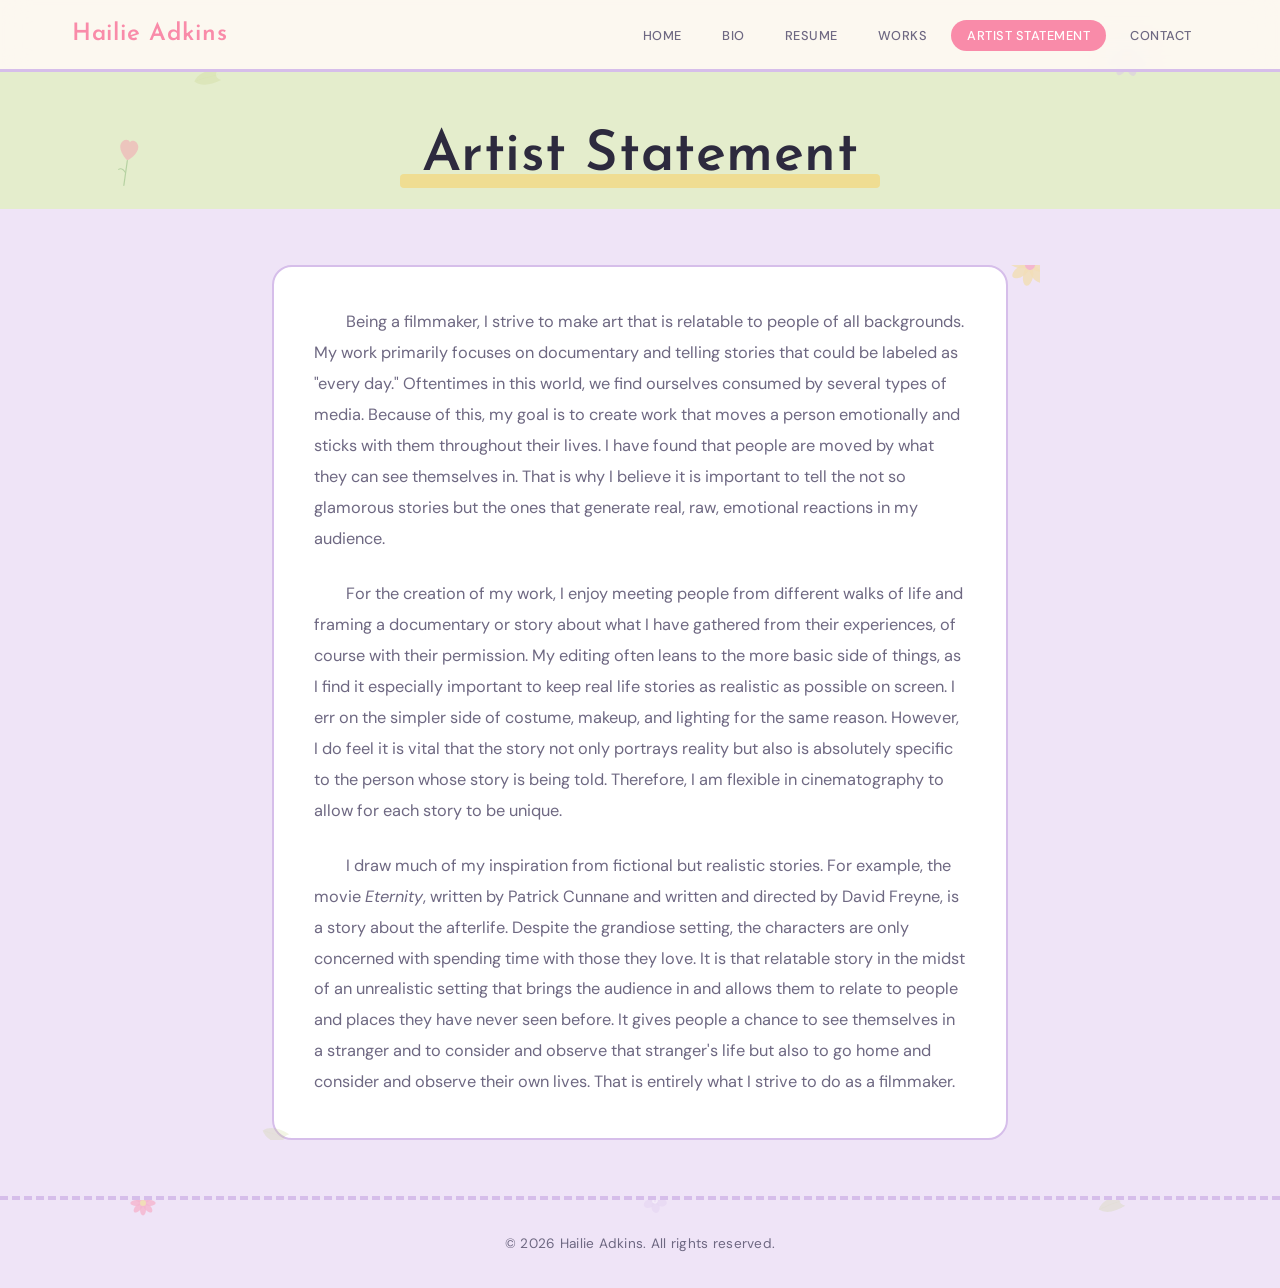
==== artist-statement.html @ 9c1417a9 "Initial commit: Hailie Adkins portfolio site Made-with: Cursor" ====
<!DOCTYPE html>
<html lang="en">
<head>
    <meta charset="UTF-8">
    <meta name="viewport" content="width=device-width, initial-scale=1.0">
    <title>Artist Statement — Hailie Adkins</title>
    <link rel="preconnect" href="https://fonts.googleapis.com">
    <link rel="preconnect" href="https://fonts.gstatic.com" crossorigin>
    <link href="https://fonts.googleapis.com/css2?family=DM+Sans:wght@300;400;500;600&family=Josefin+Sans:wght@300;400;500;600;700&family=Lora:ital,wght@0,400;0,500;0,600;1,400&display=swap" rel="stylesheet">
    <link rel="icon" type="image/png" href="images/favicon.png">
    <link rel="stylesheet" href="css/style.css">
</head>
<body>
    <nav class="nav" id="main-nav">
        <div class="nav__inner">
            <a href="index.html" class="nav__logo">Hailie Adkins</a>
            <button class="nav__toggle" id="nav-toggle" aria-label="Toggle navigation">
                <span></span><span></span><span></span>
            </button>
            <ul class="nav__links" id="nav-links">
                <li><a href="index.html">Home</a></li>
                <li><a href="bio.html">Bio</a></li>
                <li><a href="resume.html">Resume</a></li>
                <li><a href="works.html">Works</a></li>
                <li><a href="artist-statement.html" class="active">Artist Statement</a></li>
                <li><a href="contact.html">Contact</a></li>
            </ul>
        </div>
    </nav>

    <main class="main">
        <section class="page-header section--matcha">
            <div class="container">
                <h1>Artist Statement</h1>
            </div>
        </section>

        <section class="section section--lavender">
            <div class="container statement-container">
                <div class="statement-body">
                    <p>Being a filmmaker, I strive to make art that is relatable to people of all backgrounds. My work primarily focuses on documentary and telling stories that could be labeled as "every day." Oftentimes in this world, we find ourselves consumed by several types of media. Because of this, my goal is to create work that moves a person emotionally and sticks with them throughout their lives. I have found that people are moved by what they can see themselves in. That is why I believe it is important to tell the not so glamorous stories but the ones that generate real, raw, emotional reactions in my audience.</p>
                    <p>For the creation of my work, I enjoy meeting people from different walks of life and framing a documentary or story about what I have gathered from their experiences, of course with their permission. My editing often leans to the more basic side of things, as I find it especially important to keep real life stories as realistic as possible on screen. I err on the simpler side of costume, makeup, and lighting for the same reason. However, I do feel it is vital that the story not only portrays reality but also is absolutely specific to the person whose story is being told. Therefore, I am flexible in cinematography to allow for each story to be unique.</p>
                    <p>I draw much of my inspiration from fictional but realistic stories. For example, the movie <em>Eternity</em>, written by Patrick Cunnane and written and directed by David Freyne, is a story about the afterlife. Despite the grandiose setting, the characters are only concerned with spending time with those they love. It is that relatable story in the midst of an unrealistic setting that brings the audience in and allows them to relate to people and places they have never seen before. It gives people a chance to see themselves in a stranger and to consider and observe that stranger's life but also to go home and consider and observe their own lives. That is entirely what I strive to do as a filmmaker.</p>
                </div>
            </div>
        </section>
    </main>

    <footer class="footer">
        <div class="footer__inner">
            <p>&copy; 2026 Hailie Adkins. All rights reserved.</p>
        </div>
    </footer>

    <script src="js/main.js"></script>
    <script src="js/florals.js"></script>
</body>
</html>
---- css/style.css ----
/* ============================================
   RESET & BASE
   ============================================ */
*,
*::before,
*::after {
    margin: 0;
    padding: 0;
    box-sizing: border-box;
}

:root {
    --sky: #7FB9E6;
    --lavender: #D6BEEA;
    --butter: #F4D77A;
    --matcha: #B7C96A;
    --pink: #F98BA9;
    --tangerine: #FF8F45;

    --sky-light: #d4ebf8;
    --lavender-light: #efe4f7;
    --butter-light: #fdf5d6;
    --matcha-light: #e4edcc;
    --pink-light: #fde0e9;

    --color-bg: #fef9f4;
    --color-surface: #ffffff;
    --color-text: #2d2a3e;
    --color-text-muted: #6e6882;
    --color-border: #e8d5f5;

    --font-sans: 'DM Sans', -apple-system, BlinkMacSystemFont, sans-serif;
    --font-serif: 'Lora', Georgia, serif;
    --font-display: 'Josefin Sans', sans-serif;

    --nav-height: 72px;
    --container-max: 1200px;
    --container-narrow: 800px;
    --radius: 20px;
    --radius-sm: 12px;
    --radius-pill: 50px;

    --transition: 0.3s cubic-bezier(0.4, 0, 0.2, 1);
}

html {
    font-size: 16px;
    scroll-behavior: smooth;
}

body {
    font-family: var(--font-sans);
    color: var(--color-text);
    background-color: var(--color-bg);
    line-height: 1.7;
    -webkit-font-smoothing: antialiased;
}

img {
    max-width: 100%;
    display: block;
}

a {
    color: var(--color-text);
    text-decoration: none;
    transition: color var(--transition);
}

h1, h2, h3, h4 {
    font-family: var(--font-serif);
    font-weight: 400;
    line-height: 1.3;
}

/* ============================================
   UTILITIES
   ============================================ */
.container {
    width: 100%;
    max-width: var(--container-max);
    margin: 0 auto;
    padding: 0 2rem;
}

.section {
    padding: 3.5rem 0;
}

.btn {
    display: inline-block;
    padding: 0.9rem 2.4rem;
    font-family: var(--font-sans);
    font-size: 0.85rem;
    font-weight: 600;
    letter-spacing: 0.04em;
    text-transform: uppercase;
    border: none;
    cursor: pointer;
    border-radius: var(--radius-pill);
    transition: all var(--transition);
}

.btn--primary {
    background: var(--pink);
    color: #fff;
    box-shadow: 0 4px 15px rgba(249, 139, 169, 0.35);
}

.btn--primary:hover {
    background: #e87a98;
    color: #fff;
    transform: translateY(-2px);
    box-shadow: 0 6px 20px rgba(249, 139, 169, 0.45);
}

.link-arrow {
    font-family: var(--font-display);
    font-size: 1.05rem;
    font-weight: 600;
    color: var(--pink);
    border-bottom: 2px dashed var(--pink);
    padding-bottom: 2px;
}

.link-arrow:hover {
    color: #e87a98;
    border-bottom-color: #e87a98;
}

/* ============================================
   DECORATIVE BLOBS (CSS only)
   ============================================ */
.blob {
    position: absolute;
    border-radius: 50% 40% 60% 45% / 55% 50% 45% 50%;
    opacity: 0.35;
    pointer-events: none;
    z-index: 0;
}

.blob--pink { background: var(--pink); }
.blob--sky { background: var(--sky); }
.blob--butter { background: var(--butter); }
.blob--lavender { background: var(--lavender); }
.blob--matcha { background: var(--matcha); }

/* ============================================
   DECORATIVE FLORALS
   ============================================ */
.floral {
    position: absolute;
    pointer-events: none;
    z-index: 0;
}

.floral svg {
    display: block;
}

/* Sizes */
.floral--sm { width: 30px; height: 30px; }
.floral--md { width: 50px; height: 50px; }
.floral--lg { width: 75px; height: 75px; }
.floral--xl { width: 100px; height: 100px; }

.floral--sm svg,
.floral--md svg,
.floral--lg svg,
.floral--xl svg {
    width: 100%;
    height: 100%;
}

/* Gentle float animation */
.floral--float {
    animation: floralFloat 6s ease-in-out infinite;
}

.floral--float-delay {
    animation: floralFloat 7s ease-in-out infinite 2s;
}

.floral--float-slow {
    animation: floralFloat 9s ease-in-out infinite 1s;
}

@keyframes floralFloat {
    0%, 100% { transform: translate(0, 0) rotate(0deg); }
    25% { transform: translate(4px, -8px) rotate(5deg); }
    50% { transform: translate(-3px, -4px) rotate(-3deg); }
    75% { transform: translate(5px, -6px) rotate(4deg); }
}

/* Spin variant for daisies */
.floral--spin {
    animation: floralSpin 20s linear infinite;
}

@keyframes floralSpin {
    from { transform: rotate(0deg); }
    to { transform: rotate(360deg); }
}

/* Opacity variants */
.floral--faint { opacity: 0.3; }
.floral--soft { opacity: 0.5; }
.floral--vivid { opacity: 0.75; }

/* ============================================
   NAVIGATION
   ============================================ */
.nav {
    position: fixed;
    top: 0;
    left: 0;
    right: 0;
    height: var(--nav-height);
    background: rgba(254, 249, 244, 0.9);
    backdrop-filter: blur(14px);
    -webkit-backdrop-filter: blur(14px);
    border-bottom: 3px solid var(--lavender);
    z-index: 1000;
}

.nav__inner {
    max-width: var(--container-max);
    margin: 0 auto;
    padding: 0 2rem;
    height: 100%;
    display: flex;
    align-items: center;
    justify-content: space-between;
}

.nav__logo {
    font-family: var(--font-display);
    font-size: 1.5rem;
    font-weight: 600;
    letter-spacing: 0.03em;
    color: var(--pink);
}

.nav__logo:hover {
    color: #e87a98;
}

.nav__links {
    list-style: none;
    display: flex;
    gap: 0.5rem;
}

.nav__links a {
    font-size: 0.8rem;
    font-weight: 500;
    letter-spacing: 0.04em;
    text-transform: uppercase;
    color: var(--color-text-muted);
    padding: 0.45rem 1rem;
    border-radius: var(--radius-pill);
    transition: all var(--transition);
}

.nav__links a:hover {
    background: var(--pink-light);
    color: var(--color-text);
}

.nav__links a.active {
    background: var(--pink);
    color: #fff;
}

.nav__toggle {
    display: none;
    background: none;
    border: none;
    cursor: pointer;
    width: 28px;
    height: 20px;
    position: relative;
    z-index: 1001;
}

.nav__toggle span {
    display: block;
    width: 100%;
    height: 2px;
    background: var(--color-text);
    border-radius: 2px;
    position: absolute;
    left: 0;
    transition: all var(--transition);
}

.nav__toggle span:nth-child(1) { top: 0; }
.nav__toggle span:nth-child(2) { top: 50%; transform: translateY(-50%); }
.nav__toggle span:nth-child(3) { bottom: 0; }

.nav__toggle.open span:nth-child(1) {
    top: 50%;
    transform: translateY(-50%) rotate(45deg);
}
.nav__toggle.open span:nth-child(2) { opacity: 0; }
.nav__toggle.open span:nth-child(3) {
    bottom: 50%;
    transform: translateY(50%) rotate(-45deg);
}

/* ============================================
   HERO
   ============================================ */
.hero {
    display: flex;
    align-items: center;
    justify-content: center;
    text-align: center;
    padding: calc(var(--nav-height) + 3rem) 2rem 3rem;
    position: relative;
    overflow: hidden;
    background: linear-gradient(160deg, var(--lavender-light) 0%, var(--pink-light) 30%, var(--butter-light) 60%, var(--sky-light) 100%);
}

.hero__blob-1 {
    width: 350px;
    height: 350px;
    top: 10%;
    left: -80px;
    animation: floatBlob 8s ease-in-out infinite;
}

.hero__blob-2 {
    width: 250px;
    height: 250px;
    bottom: 15%;
    right: -50px;
    animation: floatBlob 10s ease-in-out infinite reverse;
}

.hero__blob-3 {
    width: 180px;
    height: 180px;
    top: 60%;
    left: 20%;
    animation: floatBlob 12s ease-in-out infinite 2s;
}

@keyframes floatBlob {
    0%, 100% { transform: translate(0, 0) rotate(0deg); }
    33% { transform: translate(20px, -15px) rotate(5deg); }
    66% { transform: translate(-10px, 10px) rotate(-3deg); }
}

.hero__content {
    position: relative;
    z-index: 1;
}

.hero__title {
    font-family: var(--font-display);
    font-size: clamp(3rem, 8vw, 5.5rem);
    font-weight: 600;
    color: var(--color-text);
    margin-bottom: 0.4rem;
    line-height: 1.15;
    letter-spacing: -0.01em;
}

.hero__subtitle {
    font-family: var(--font-sans);
    font-size: 1rem;
    color: var(--color-text-muted);
    letter-spacing: 0.2em;
    text-transform: uppercase;
    font-weight: 400;
    margin-bottom: 2.5rem;
    background: var(--color-surface);
    display: inline-block;
    padding: 0.4rem 1.5rem;
    border-radius: var(--radius-pill);
    border: 2px solid var(--lavender);
}

/* ============================================
   COLORED SECTIONS
   ============================================ */
.section--pink {
    background: var(--pink-light);
}

.section--sky {
    background: var(--sky-light);
}

.section--lavender {
    background: var(--lavender-light);
}

.section--butter {
    background: var(--butter-light);
}

.section--matcha {
    background: var(--matcha-light);
}

/* ============================================
   HOME INTRO
   ============================================ */
.home-intro {
    position: relative;
    overflow: hidden;
}

.home-intro__grid {
    display: grid;
    grid-template-columns: 1fr 1fr;
    gap: 4rem;
    align-items: center;
}

.home-intro__text h2 {
    font-family: var(--font-display);
    font-size: 2rem;
    font-weight: 600;
    margin-bottom: 1rem;
    color: var(--color-text);
}

.home-intro__text p {
    color: var(--color-text-muted);
    margin-bottom: 1.5rem;
    max-width: 480px;
    font-size: 1rem;
    line-height: 1.8;
}

.home-featured-img {
    width: 100%;
    border-radius: var(--radius);
    object-fit: cover;
    max-height: 500px;
    border: 4px solid var(--butter);
    box-shadow: 8px 8px 0 var(--pink);
}

/* ============================================
   PAGE HEADER
   ============================================ */
.page-header {
    padding-top: calc(var(--nav-height) + 3rem);
    padding-bottom: 1rem;
    text-align: center;
    position: relative;
    overflow: hidden;
}

.page-header h1 {
    font-family: var(--font-display);
    font-size: clamp(2.4rem, 5vw, 3.5rem);
    font-weight: 600;
    letter-spacing: 0.01em;
    color: var(--color-text);
    position: relative;
    z-index: 1;
    display: inline-block;
}

.page-header h1::after {
    content: '';
    position: absolute;
    bottom: 5px;
    left: -5%;
    width: 110%;
    height: 14px;
    background: var(--butter);
    border-radius: 4px;
    z-index: -1;
    opacity: 0.7;
}

/* ============================================
   BIO
   ============================================ */
.bio-layout {
    display: grid;
    grid-template-columns: 1fr 1.4fr;
    gap: 4rem;
    align-items: stretch;
}

.bio-layout__image {
    display: flex;
}

.bio-portrait-img {
    width: 100%;
    height: 100%;
    border-radius: var(--radius);
    object-fit: cover;
    border: 4px solid var(--lavender);
    box-shadow: 8px 8px 0 var(--sky);
}

.bio-layout__text {
    background: var(--color-surface);
    padding: 2.5rem;
    border-radius: var(--radius);
    border: 2px solid var(--lavender);
}

.bio-layout__text p {
    margin-bottom: 1.2rem;
    color: var(--color-text-muted);
    line-height: 1.8;
}

.bio-lead {
    font-size: 1.15rem;
    color: var(--color-text) !important;
    line-height: 1.8;
}

/* ============================================
   RESUME
   ============================================ */
.resume-container {
    max-width: var(--container-narrow);
}

.resume-section {
    margin-bottom: 3rem;
    background: var(--color-surface);
    padding: 2rem 2.5rem;
    border-radius: var(--radius);
    border: 2px solid var(--color-border);
}

.resume-section:nth-child(1) { border-color: var(--sky); }
.resume-section:nth-child(2) { border-color: var(--pink); }
.resume-section:nth-child(3) { border-color: var(--butter); }
.resume-section:nth-child(4) { border-color: var(--matcha); }
.resume-section:nth-child(5) { border-color: var(--lavender); }

.resume-section h2 {
    font-family: var(--font-display);
    font-size: 1.6rem;
    font-weight: 600;
    margin-bottom: 1.5rem;
    padding-bottom: 0.75rem;
    border-bottom: 3px dashed var(--lavender);
}

.resume-item {
    margin-bottom: 1.8rem;
}

.resume-item:last-child {
    margin-bottom: 0;
}

.resume-item__header {
    display: flex;
    justify-content: space-between;
    align-items: baseline;
    flex-wrap: wrap;
    gap: 0.5rem;
}

.resume-item__header h3 {
    font-family: var(--font-sans);
    font-size: 1rem;
    font-weight: 600;
}

.resume-item__date {
    font-size: 0.82rem;
    color: #fff;
    background: var(--lavender);
    padding: 0.15rem 0.7rem;
    border-radius: var(--radius-pill);
}

.resume-item__org {
    font-size: 0.88rem;
    color: var(--color-text-muted);
    margin-bottom: 0.3rem;
}

.resume-item p:last-child {
    font-size: 0.9rem;
    color: var(--color-text-muted);
}

.resume-list {
    list-style: none;
    padding: 0;
    margin: 0.5rem 0 0;
}

.resume-list li {
    position: relative;
    padding-left: 1.2rem;
    font-size: 0.9rem;
    color: var(--color-text-muted);
    line-height: 1.7;
}

.resume-list li::before {
    content: "•";
    position: absolute;
    left: 0;
    color: var(--pink);
    font-weight: 600;
}

.skills-grid {
    display: flex;
    flex-wrap: wrap;
    gap: 0.6rem;
}

.skill-tag {
    padding: 0.45rem 1.1rem;
    font-size: 0.82rem;
    font-weight: 500;
    letter-spacing: 0.02em;
    border-radius: var(--radius-pill);
    color: var(--color-text);
}

.skill-tag:nth-child(5n+1) { background: var(--sky-light); border: 2px solid var(--sky); }
.skill-tag:nth-child(5n+2) { background: var(--pink-light); border: 2px solid var(--pink); }
.skill-tag:nth-child(5n+3) { background: var(--butter-light); border: 2px solid var(--butter); }
.skill-tag:nth-child(5n+4) { background: var(--matcha-light); border: 2px solid var(--matcha); }
.skill-tag:nth-child(5n+5) { background: var(--lavender-light); border: 2px solid var(--lavender); }

/* ============================================
   WORKS PAGE
   ============================================ */
.works-tabs {
    display: flex;
    gap: 0.5rem;
    margin-bottom: 3rem;
    justify-content: center;
}

.works-tab {
    padding: 0.7rem 2rem;
    background: var(--color-surface);
    border: 2px solid var(--lavender);
    font-family: var(--font-display);
    font-size: 1.05rem;
    font-weight: 600;
    letter-spacing: 0.03em;
    color: var(--color-text-muted);
    cursor: pointer;
    border-radius: var(--radius-pill);
    transition: all var(--transition);
}

.works-tab:hover {
    background: var(--lavender-light);
    color: var(--color-text);
}

.works-tab.active {
    background: var(--lavender);
    color: #fff;
    border-color: var(--lavender);
}

.works-panel {
    display: none;
}

.works-panel.active {
    display: block;
}

/* Gallery Grid — Polaroid Style */
.gallery-grid {
    display: flex;
    flex-wrap: wrap;
    gap: 3rem;
    justify-content: center;
    padding: 1rem 0;
}

.gallery-card {
    cursor: pointer;
    background: #fff;
    padding: 12px 12px 0 12px;
    width: 320px;
    border: none;
    border-radius: 4px;
    box-shadow:
        0 1px 3px rgba(0,0,0,0.08),
        0 6px 20px rgba(0,0,0,0.06);
    transition: all var(--transition);
    position: relative;
}

.gallery-card:nth-child(1) {
    transform: rotate(-2deg);
}

.gallery-card:nth-child(2) {
    transform: rotate(1.5deg);
}

.gallery-card:hover {
    transform: rotate(0deg) translateY(-8px) scale(1.02);
    box-shadow:
        0 4px 8px rgba(0,0,0,0.1),
        0 16px 40px rgba(0,0,0,0.12);
}

.gallery-card__image {
    overflow: hidden;
    border-radius: 2px;
}

.gallery-card__image img {
    width: 100%;
    height: 280px;
    object-fit: cover;
    display: block;
    transition: transform var(--transition);
}

.gallery-card:hover .gallery-card__image img {
    transform: scale(1.03);
}

.gallery-card__info {
    padding: 1rem 0.3rem 1.4rem;
    text-align: center;
    min-height: 80px;
}

.gallery-card__info h3 {
    font-family: var(--font-display);
    font-size: 1.05rem;
    font-weight: 600;
    margin-bottom: 0.25rem;
    color: var(--color-text);
}

.gallery-card__info p {
    font-size: 0.8rem;
    color: var(--color-text-muted);
    line-height: 1.5;
}

.gallery-card.active {
    box-shadow:
        0 0 0 3px var(--pink),
        0 8px 30px rgba(249, 139, 169, 0.25);
}

/* Gallery Viewer (inline expand) */
.gallery-viewer {
    display: none;
    margin-top: 2.5rem;
    padding: 2rem;
    background: var(--color-surface);
    border: 3px solid var(--sky);
    border-radius: var(--radius);
    position: relative;
    animation: fadeSlideDown 0.4s ease;
}

.gallery-viewer.open {
    display: block;
}

@keyframes fadeSlideDown {
    from { opacity: 0; transform: translateY(-10px); }
    to { opacity: 1; transform: translateY(0); }
}

.gallery-viewer__close {
    position: absolute;
    top: 0.8rem;
    right: 1rem;
    background: var(--pink);
    border: none;
    width: 36px;
    height: 36px;
    border-radius: 50%;
    font-size: 1.3rem;
    cursor: pointer;
    color: #fff;
    display: flex;
    align-items: center;
    justify-content: center;
    transition: all var(--transition);
}

.gallery-viewer__close:hover {
    background: #e87a98;
    transform: rotate(90deg);
}

.gallery-viewer__title {
    font-family: var(--font-display);
    font-size: 1.4rem;
    font-weight: 600;
    margin-bottom: 1.2rem;
}

.gallery-viewer__images {
    display: flex;
    flex-wrap: wrap;
    gap: 1.5rem;
    justify-content: center;
}

.gallery-viewer__images .polaroid-thumb {
    background: #fff;
    padding: 6px 6px 28px 6px;
    border-radius: 3px;
    box-shadow: 0 2px 8px rgba(0,0,0,0.08);
    cursor: pointer;
    transition: all var(--transition);
    width: 170px;
    flex-shrink: 0;
}

.gallery-viewer__images .polaroid-thumb:nth-child(odd) {
    transform: rotate(-1.5deg);
}

.gallery-viewer__images .polaroid-thumb:nth-child(even) {
    transform: rotate(1deg);
}

.gallery-viewer__images .polaroid-thumb:hover {
    transform: rotate(0deg) scale(1.05);
    box-shadow: 0 6px 20px rgba(0,0,0,0.15);
}

.gallery-viewer__images .polaroid-thumb img {
    width: 100%;
    height: 155px;
    object-fit: cover;
    display: block;
    border-radius: 2px;
}

/* Film Grid — Film Strip Style */
.film-grid {
    display: flex;
    flex-wrap: wrap;
    gap: 2.5rem;
    justify-content: center;
}

.film-card {
    cursor: pointer;
    background: #1a1a1a;
    border-radius: 6px;
    overflow: hidden;
    width: 300px;
    transition: all var(--transition);
    box-shadow: 0 4px 20px rgba(0,0,0,0.2);
    position: relative;
}

.film-card:hover {
    transform: translateY(-6px);
    box-shadow: 0 12px 35px rgba(0,0,0,0.3);
}

/* Sprocket holes along top and bottom */
.film-card::before,
.film-card::after {
    content: '';
    position: absolute;
    left: 0;
    right: 0;
    height: 18px;
    z-index: 2;
    background:
        repeating-linear-gradient(
            90deg,
            transparent 0px,
            transparent 14px,
            #1a1a1a 14px,
            #1a1a1a 18px,
            transparent 18px,
            transparent 22px,
            rgba(255,255,255,0.12) 22px,
            rgba(255,255,255,0.12) 30px,
            transparent 30px,
            transparent 34px,
            #1a1a1a 34px,
            #1a1a1a 38px,
            transparent 38px,
            transparent 52px
        );
}

.film-card::before {
    top: 0;
}

.film-card::after {
    bottom: 0;
}

.film-card__thumbnail {
    position: relative;
    overflow: hidden;
    margin: 18px 16px 0 16px;
    border-radius: 3px;
}

.film-card__thumbnail img {
    width: 100%;
    height: 180px;
    object-fit: cover;
    display: block;
    transition: transform var(--transition);
}

.film-card:hover .film-card__thumbnail img {
    transform: scale(1.05);
}

.film-card__play {
    position: absolute;
    top: 50%;
    left: 50%;
    transform: translate(-50%, -50%);
    width: 50px;
    height: 50px;
    background: var(--pink);
    color: #fff;
    border-radius: 50%;
    display: flex;
    align-items: center;
    justify-content: center;
    font-size: 1rem;
    opacity: 0;
    transition: all var(--transition);
    box-shadow: 0 4px 15px rgba(249, 139, 169, 0.5);
    z-index: 3;
}

.film-card:hover .film-card__play {
    opacity: 1;
}

.film-card__info {
    padding: 0.8rem 1.2rem 2rem;
    color: #e0e0e0;
}

.film-card__info h3 {
    font-family: var(--font-display);
    font-size: 1.05rem;
    font-weight: 600;
    margin-bottom: 0.15rem;
    color: #fff;
}

.film-card__year {
    font-size: 0.72rem;
    color: #1a1a1a;
    background: var(--butter);
    padding: 0.15rem 0.6rem;
    border-radius: var(--radius-pill);
    font-weight: 600;
}

.film-card__info p {
    font-size: 0.8rem;
    color: #aaa;
    margin-top: 0.4rem;
}

.film-card__role {
    font-size: 0.75rem;
    color: #888;
    font-style: italic;
}

.film-card.active {
    box-shadow:
        0 0 0 3px var(--pink),
        0 8px 30px rgba(249, 139, 169, 0.3);
}

/* Film Viewer (inline expand) */
.film-viewer {
    display: none;
    margin-top: 2.5rem;
    padding: 2rem;
    background: var(--color-surface);
    border: 3px solid var(--butter);
    border-radius: var(--radius);
    position: relative;
    animation: fadeSlideDown 0.4s ease;
}

.film-viewer.open {
    display: block;
}

.film-viewer__close {
    position: absolute;
    top: 0.8rem;
    right: 1rem;
    background: var(--pink);
    border: none;
    width: 36px;
    height: 36px;
    border-radius: 50%;
    font-size: 1.3rem;
    cursor: pointer;
    color: #fff;
    display: flex;
    align-items: center;
    justify-content: center;
    transition: all var(--transition);
}

.film-viewer__close:hover {
    background: #e87a98;
    transform: rotate(90deg);
}

.film-viewer__title {
    font-family: var(--font-display);
    font-size: 1.4rem;
    font-weight: 600;
    margin-bottom: 0.3rem;
}

.film-viewer__description {
    color: var(--color-text-muted);
    margin-bottom: 1.2rem;
}

.film-viewer__embed video {
    width: 100%;
    max-width: 800px;
    border-radius: var(--radius-sm);
    border: 3px solid var(--lavender);
}

/* ============================================
   ARTIST STATEMENT
   ============================================ */
.statement-container {
    max-width: var(--container-narrow);
}

.statement-quote {
    font-family: var(--font-serif);
    font-size: 1.6rem;
    font-style: italic;
    color: var(--color-text);
    background: var(--color-surface);
    border: 3px solid var(--pink);
    border-radius: var(--radius);
    padding: 2rem 2.5rem;
    margin-bottom: 2.5rem;
    position: relative;
    box-shadow: 6px 6px 0 var(--pink-light);
}

.statement-body {
    background: var(--color-surface);
    padding: 2.5rem;
    border-radius: var(--radius);
    border: 2px solid var(--lavender);
}

.statement-body p {
    color: var(--color-text-muted);
    margin-bottom: 1.5rem;
    font-size: 1.02rem;
    line-height: 1.9;
    text-indent: 2rem;
}

.statement-body p:last-child {
    margin-bottom: 0;
}

/* ============================================
   CONTACT
   ============================================ */
.contact-layout {
    display: grid;
    grid-template-columns: 1fr 1.2fr;
    gap: 3rem;
    align-items: start;
}

.contact-info {
    background: var(--color-surface);
    padding: 2.5rem;
    border-radius: var(--radius);
    border: 3px solid var(--sky);
    box-shadow: 6px 6px 0 var(--sky-light);
}

.contact-info h2 {
    font-family: var(--font-display);
    font-size: 1.8rem;
    font-weight: 600;
    margin-bottom: 0.8rem;
}

.contact-info > p {
    color: var(--color-text-muted);
    margin-bottom: 2rem;
}

.contact-details {
    display: flex;
    flex-direction: column;
    gap: 1.2rem;
}

.contact-detail strong {
    display: block;
    font-size: 0.75rem;
    letter-spacing: 0.08em;
    text-transform: uppercase;
    color: #fff;
    background: var(--lavender);
    display: inline-block;
    padding: 0.1rem 0.6rem;
    border-radius: var(--radius-pill);
    margin-bottom: 0.3rem;
    font-family: var(--font-sans);
}

.contact-detail a,
.contact-detail span {
    font-size: 0.95rem;
}

.contact-form {
    background: var(--color-surface);
    padding: 2.5rem;
    border-radius: var(--radius);
    border: 3px solid var(--pink);
    box-shadow: 6px 6px 0 var(--pink-light);
    display: flex;
    flex-direction: column;
    gap: 1.3rem;
}

.form-group {
    display: flex;
    flex-direction: column;
    gap: 0.4rem;
}

.form-group label {
    font-size: 0.78rem;
    font-weight: 600;
    letter-spacing: 0.05em;
    text-transform: uppercase;
    color: var(--color-text-muted);
}

.form-group input,
.form-group textarea {
    padding: 0.8rem 1.1rem;
    border: 2px solid var(--color-border);
    border-radius: var(--radius-sm);
    background: var(--color-bg);
    font-family: var(--font-sans);
    font-size: 0.95rem;
    color: var(--color-text);
    transition: border-color var(--transition), box-shadow var(--transition);
    outline: none;
}

.form-group input:focus,
.form-group textarea:focus {
    border-color: var(--pink);
    box-shadow: 0 0 0 4px var(--pink-light);
}

.form-group textarea {
    resize: vertical;
}

.form-success {
    padding: 1rem 1.4rem;
    background: var(--matcha-light);
    border: 2px solid var(--matcha);
    border-radius: var(--radius-sm);
    color: #2d6a4f;
    font-weight: 500;
    font-size: 0.95rem;
    text-align: center;
    display: none;
}

.form-success.visible {
    display: block;
    animation: fadeIn 0.4s ease;
}

@keyframes fadeIn {
    from { opacity: 0; transform: translateY(-8px); }
    to { opacity: 1; transform: translateY(0); }
}

/* ============================================
   LIGHTBOX
   ============================================ */
.lightbox {
    display: none;
    position: fixed;
    top: 0;
    left: 0;
    width: 100%;
    height: 100%;
    background: rgba(0, 0, 0, 0.85);
    z-index: 2000;
    align-items: center;
    justify-content: center;
    cursor: zoom-out;
    animation: fadeIn 0.25s ease;
}

.lightbox.open {
    display: flex;
}

@keyframes fadeIn {
    from { opacity: 0; }
    to { opacity: 1; }
}

.lightbox__img {
    max-width: 90vw;
    max-height: 90vh;
    object-fit: contain;
    border-radius: var(--radius-sm);
    box-shadow: 0 0 60px rgba(0,0,0,0.4);
    animation: zoomIn 0.3s ease;
}

@keyframes zoomIn {
    from { transform: scale(0.9); opacity: 0; }
    to { transform: scale(1); opacity: 1; }
}

.lightbox__close {
    position: absolute;
    top: 1.5rem;
    right: 1.5rem;
    background: var(--pink);
    border: none;
    width: 44px;
    height: 44px;
    border-radius: 50%;
    font-size: 1.5rem;
    cursor: pointer;
    color: #fff;
    display: flex;
    align-items: center;
    justify-content: center;
    transition: all var(--transition);
    z-index: 2001;
}

.lightbox__close:hover {
    background: #e87a98;
    transform: rotate(90deg);
}

.lightbox__nav {
    position: absolute;
    top: 50%;
    transform: translateY(-50%);
    background: rgba(255,255,255,0.2);
    border: none;
    width: 50px;
    height: 50px;
    border-radius: 50%;
    font-size: 1.4rem;
    cursor: pointer;
    color: #fff;
    display: flex;
    align-items: center;
    justify-content: center;
    transition: all var(--transition);
}

.lightbox__nav:hover {
    background: rgba(255,255,255,0.35);
}

.lightbox__prev { left: 1.5rem; }
.lightbox__next { right: 1.5rem; }

/* ============================================
   FOOTER
   ============================================ */
.footer {
    padding: 2rem 0;
    background: var(--lavender-light);
    border-top: 4px dashed var(--lavender);
}

.footer__inner {
    max-width: var(--container-max);
    margin: 0 auto;
    padding: 0 2rem;
    text-align: center;
}

.footer p {
    font-family: var(--font-sans);
    font-size: 0.85rem;
    letter-spacing: 0.02em;
    color: var(--color-text-muted);
}

/* ============================================
   RESPONSIVE
   ============================================ */
@media (max-width: 900px) {
    .home-intro__grid {
        grid-template-columns: 1fr;
        gap: 2.5rem;
    }

    .bio-layout {
        grid-template-columns: 1fr;
        gap: 2.5rem;
    }

    .contact-layout {
        grid-template-columns: 1fr;
        gap: 2rem;
    }

    .gallery-card,
    .film-card {
        width: 280px;
    }
}

@media (max-width: 680px) {
    .nav__toggle {
        display: block;
    }

    .nav__links {
        position: fixed;
        top: 0;
        right: 0;
        width: 280px;
        height: 100vh;
        background: var(--color-bg);
        flex-direction: column;
        padding: 6rem 2rem 2rem;
        gap: 0.5rem;
        transform: translateX(100%);
        transition: transform var(--transition);
        border-left: 3px solid var(--lavender);
        z-index: 1000;
    }

    .nav__links.open {
        transform: translateX(0);
    }

    .nav__links a {
        font-size: 0.9rem;
        padding: 0.6rem 1rem;
    }

    .gallery-card,
    .film-card {
        width: 100%;
        max-width: 320px;
    }

    .gallery-card:nth-child(1),
    .gallery-card:nth-child(2) {
        transform: none;
    }

    .gallery-viewer__images .polaroid-thumb {
        width: 140px;
    }

    .section {
        padding: 3rem 0;
    }

    .lightbox__nav {
        width: 40px;
        height: 40px;
    }

    .lightbox__prev { left: 0.5rem; }
    .lightbox__next { right: 0.5rem; }
}
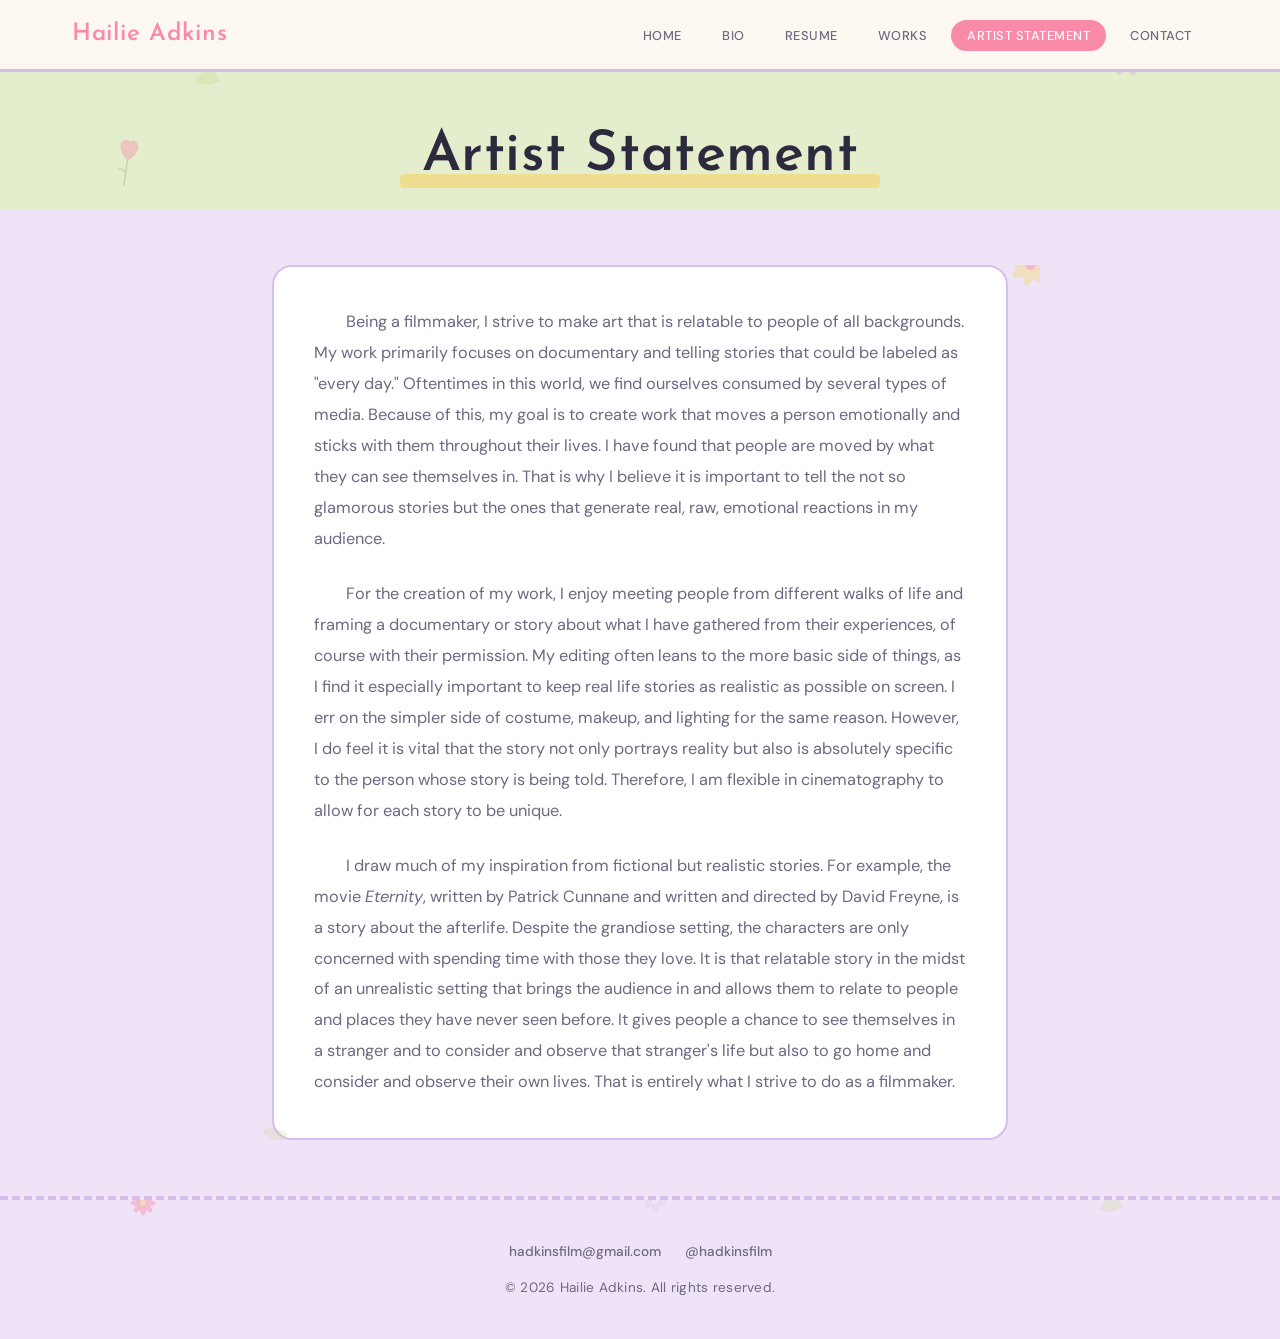
==== commit 26446cc7: "QoL update: fade-in animations, scroll-to-top, OG meta tags, footer social links, lazy loading, hove" ====
--- a/artist-statement.html
+++ b/artist-statement.html
@@ -4,6 +4,10 @@
     <meta charset="UTF-8">
     <meta name="viewport" content="width=device-width, initial-scale=1.0">
     <title>Artist Statement — Hailie Adkins</title>
+    <meta name="description" content="Artist statement by Hailie Adkins — creating relatable, emotionally moving documentary and narrative work.">
+    <meta property="og:title" content="Artist Statement — Hailie Adkins">
+    <meta property="og:description" content="My goal is to create work that moves a person emotionally and sticks with them throughout their lives.">
+    <meta property="og:type" content="website">
     <link rel="preconnect" href="https://fonts.googleapis.com">
     <link rel="preconnect" href="https://fonts.gstatic.com" crossorigin>
     <link href="https://fonts.googleapis.com/css2?family=DM+Sans:wght@300;400;500;600&family=Josefin+Sans:wght@300;400;500;600;700&family=Lora:ital,wght@0,400;0,500;0,600;1,400&display=swap" rel="stylesheet">
@@ -35,7 +39,7 @@
             </div>
         </section>
 
-        <section class="section section--lavender">
+        <section class="section section--lavender fade-in">
             <div class="container statement-container">
                 <div class="statement-body">
                     <p>Being a filmmaker, I strive to make art that is relatable to people of all backgrounds. My work primarily focuses on documentary and telling stories that could be labeled as "every day." Oftentimes in this world, we find ourselves consumed by several types of media. Because of this, my goal is to create work that moves a person emotionally and sticks with them throughout their lives. I have found that people are moved by what they can see themselves in. That is why I believe it is important to tell the not so glamorous stories but the ones that generate real, raw, emotional reactions in my audience.</p>
@@ -46,8 +50,14 @@
         </section>
     </main>
 
+    <button class="scroll-top" id="scroll-top" aria-label="Back to top">&uarr;</button>
+
     <footer class="footer">
         <div class="footer__inner">
+            <div class="footer__social">
+                <a href="mailto:hadkinsfilm@gmail.com">hadkinsfilm@gmail.com</a>
+                <a href="https://instagram.com/hadkinsfilm" target="_blank" rel="noopener">@hadkinsfilm</a>
+            </div>
             <p>&copy; 2026 Hailie Adkins. All rights reserved.</p>
         </div>
     </footer>
--- a/css/style.css
+++ b/css/style.css
@@ -54,6 +54,22 @@
     background-color: var(--color-bg);
     line-height: 1.7;
     -webkit-font-smoothing: antialiased;
+    animation: pageLoad 0.5s ease;
+}
+
+@keyframes pageLoad {
+    from { opacity: 0; }
+    to { opacity: 1; }
+}
+
+::selection {
+    background: var(--pink-light);
+    color: var(--color-text);
+}
+
+::-moz-selection {
+    background: var(--pink-light);
+    color: var(--color-text);
 }
 
 img {
@@ -65,6 +81,56 @@
     color: var(--color-text);
     text-decoration: none;
     transition: color var(--transition);
+}
+
+:focus-visible {
+    outline: 3px solid var(--pink);
+    outline-offset: 2px;
+    border-radius: 4px;
+}
+
+.fade-in {
+    opacity: 0;
+    transform: translateY(20px);
+    transition: opacity 0.6s ease, transform 0.6s ease;
+}
+
+.fade-in.visible {
+    opacity: 1;
+    transform: translateY(0);
+}
+
+.scroll-top {
+    position: fixed;
+    bottom: 2rem;
+    right: 2rem;
+    width: 44px;
+    height: 44px;
+    background: var(--pink);
+    color: #fff;
+    border: none;
+    border-radius: 50%;
+    font-size: 1.3rem;
+    cursor: pointer;
+    display: flex;
+    align-items: center;
+    justify-content: center;
+    opacity: 0;
+    pointer-events: none;
+    transition: all var(--transition);
+    box-shadow: 0 4px 15px rgba(249, 139, 169, 0.35);
+    z-index: 999;
+}
+
+.scroll-top.visible {
+    opacity: 1;
+    pointer-events: auto;
+}
+
+.scroll-top:hover {
+    background: #e87a98;
+    transform: translateY(-3px);
+    box-shadow: 0 6px 20px rgba(249, 139, 169, 0.5);
 }
 
 h1, h2, h3, h4 {
@@ -216,11 +282,12 @@
     left: 0;
     right: 0;
     height: var(--nav-height);
-    background: rgba(254, 249, 244, 0.9);
+    background: rgba(254, 249, 244, 0.95);
     backdrop-filter: blur(14px);
     -webkit-backdrop-filter: blur(14px);
     border-bottom: 3px solid var(--lavender);
     z-index: 1000;
+    overflow: visible;
 }
 
 .nav__inner {
@@ -445,6 +512,71 @@
     box-shadow: 8px 8px 0 var(--pink);
 }
 
+.home-reel {
+    width: 100%;
+    border-radius: var(--radius) var(--radius) 0 0;
+    border: 4px solid var(--butter);
+    border-bottom: none;
+    box-shadow: 8px 8px 0 var(--pink);
+    display: block;
+}
+
+.reel-controls {
+    display: flex;
+    align-items: center;
+    gap: 0.75rem;
+    padding: 0.6rem 1rem;
+    background: var(--color-surface);
+    border: 4px solid var(--butter);
+    border-top: 2px solid var(--butter-light);
+    border-radius: 0 0 var(--radius) var(--radius);
+    box-shadow: 8px 8px 0 var(--pink);
+}
+
+.reel-btn {
+    background: none;
+    border: none;
+    cursor: pointer;
+    padding: 0.3rem;
+    border-radius: var(--radius-sm);
+    color: var(--color-text);
+    transition: background var(--transition), color var(--transition);
+    display: flex;
+    align-items: center;
+    justify-content: center;
+}
+
+.reel-btn:hover {
+    background: var(--pink-light);
+    color: var(--pink);
+}
+
+.reel-icon {
+    width: 22px;
+    height: 22px;
+}
+
+.reel-btn--mute .reel-icon--muted {
+    color: var(--pink);
+}
+
+.reel-progress-wrap {
+    flex: 1;
+    height: 6px;
+    background: var(--color-border);
+    border-radius: 3px;
+    cursor: pointer;
+    overflow: hidden;
+}
+
+.reel-progress-bar {
+    height: 100%;
+    width: 0;
+    background: var(--pink);
+    border-radius: 3px;
+    transition: width 0.15s linear;
+}
+
 /* ============================================
    PAGE HEADER
    ============================================ */
@@ -535,6 +667,12 @@
     padding: 2rem 2.5rem;
     border-radius: var(--radius);
     border: 2px solid var(--color-border);
+    transition: transform var(--transition), box-shadow var(--transition);
+}
+
+.resume-section:hover {
+    transform: translateY(-3px);
+    box-shadow: 0 8px 25px rgba(0,0,0,0.06);
 }
 
 .resume-section:nth-child(1) { border-color: var(--sky); }
@@ -628,6 +766,12 @@
     letter-spacing: 0.02em;
     border-radius: var(--radius-pill);
     color: var(--color-text);
+    transition: transform var(--transition), box-shadow var(--transition);
+}
+
+.skill-tag:hover {
+    transform: translateY(-2px);
+    box-shadow: 0 3px 10px rgba(0,0,0,0.08);
 }
 
 .skill-tag:nth-child(5n+1) { background: var(--sky-light); border: 2px solid var(--sky); }
@@ -1147,6 +1291,17 @@
     font-size: 0.95rem;
 }
 
+.contact-detail a {
+    color: var(--color-text);
+    border-bottom: 1px dashed transparent;
+    transition: color var(--transition), border-color var(--transition);
+}
+
+.contact-detail a:hover {
+    color: var(--pink);
+    border-bottom-color: var(--pink);
+}
+
 .contact-form {
     background: var(--color-surface);
     padding: 2.5rem;
@@ -1311,9 +1466,27 @@
    FOOTER
    ============================================ */
 .footer {
-    padding: 2rem 0;
+    padding: 2.5rem 0;
     background: var(--lavender-light);
     border-top: 4px dashed var(--lavender);
+}
+
+.footer__social {
+    display: flex;
+    justify-content: center;
+    gap: 1.5rem;
+    margin-bottom: 0.8rem;
+}
+
+.footer__social a {
+    color: var(--color-text-muted);
+    font-size: 0.85rem;
+    font-weight: 500;
+    transition: color var(--transition);
+}
+
+.footer__social a:hover {
+    color: var(--pink);
 }
 
 .footer__inner {
@@ -1361,28 +1534,40 @@
     }
 
     .nav__links {
-        position: fixed;
-        top: 0;
+        position: absolute;
+        top: 100%;
+        left: 0;
         right: 0;
-        width: 280px;
-        height: 100vh;
+        width: 100%;
         background: var(--color-bg);
         flex-direction: column;
-        padding: 6rem 2rem 2rem;
-        gap: 0.5rem;
-        transform: translateX(100%);
-        transition: transform var(--transition);
-        border-left: 3px solid var(--lavender);
+        padding: 1rem 1.5rem 1.5rem;
+        gap: 0.3rem;
+        max-height: 0;
+        overflow: hidden;
+        opacity: 0;
+        transition: max-height 0.35s ease, opacity 0.25s ease, padding 0.35s ease;
+        border-bottom: 3px solid var(--lavender);
         z-index: 1000;
+        box-shadow: 0 8px 20px rgba(0,0,0,0.08);
     }
 
     .nav__links.open {
-        transform: translateX(0);
+        max-height: 400px;
+        opacity: 1;
+        padding: 1rem 1.5rem 1.5rem;
+    }
+
+    .nav__links:not(.open) {
+        padding-top: 0;
+        padding-bottom: 0;
+        border-bottom: none;
     }
 
     .nav__links a {
         font-size: 0.9rem;
         padding: 0.6rem 1rem;
+        text-align: center;
     }
 
     .gallery-card,
